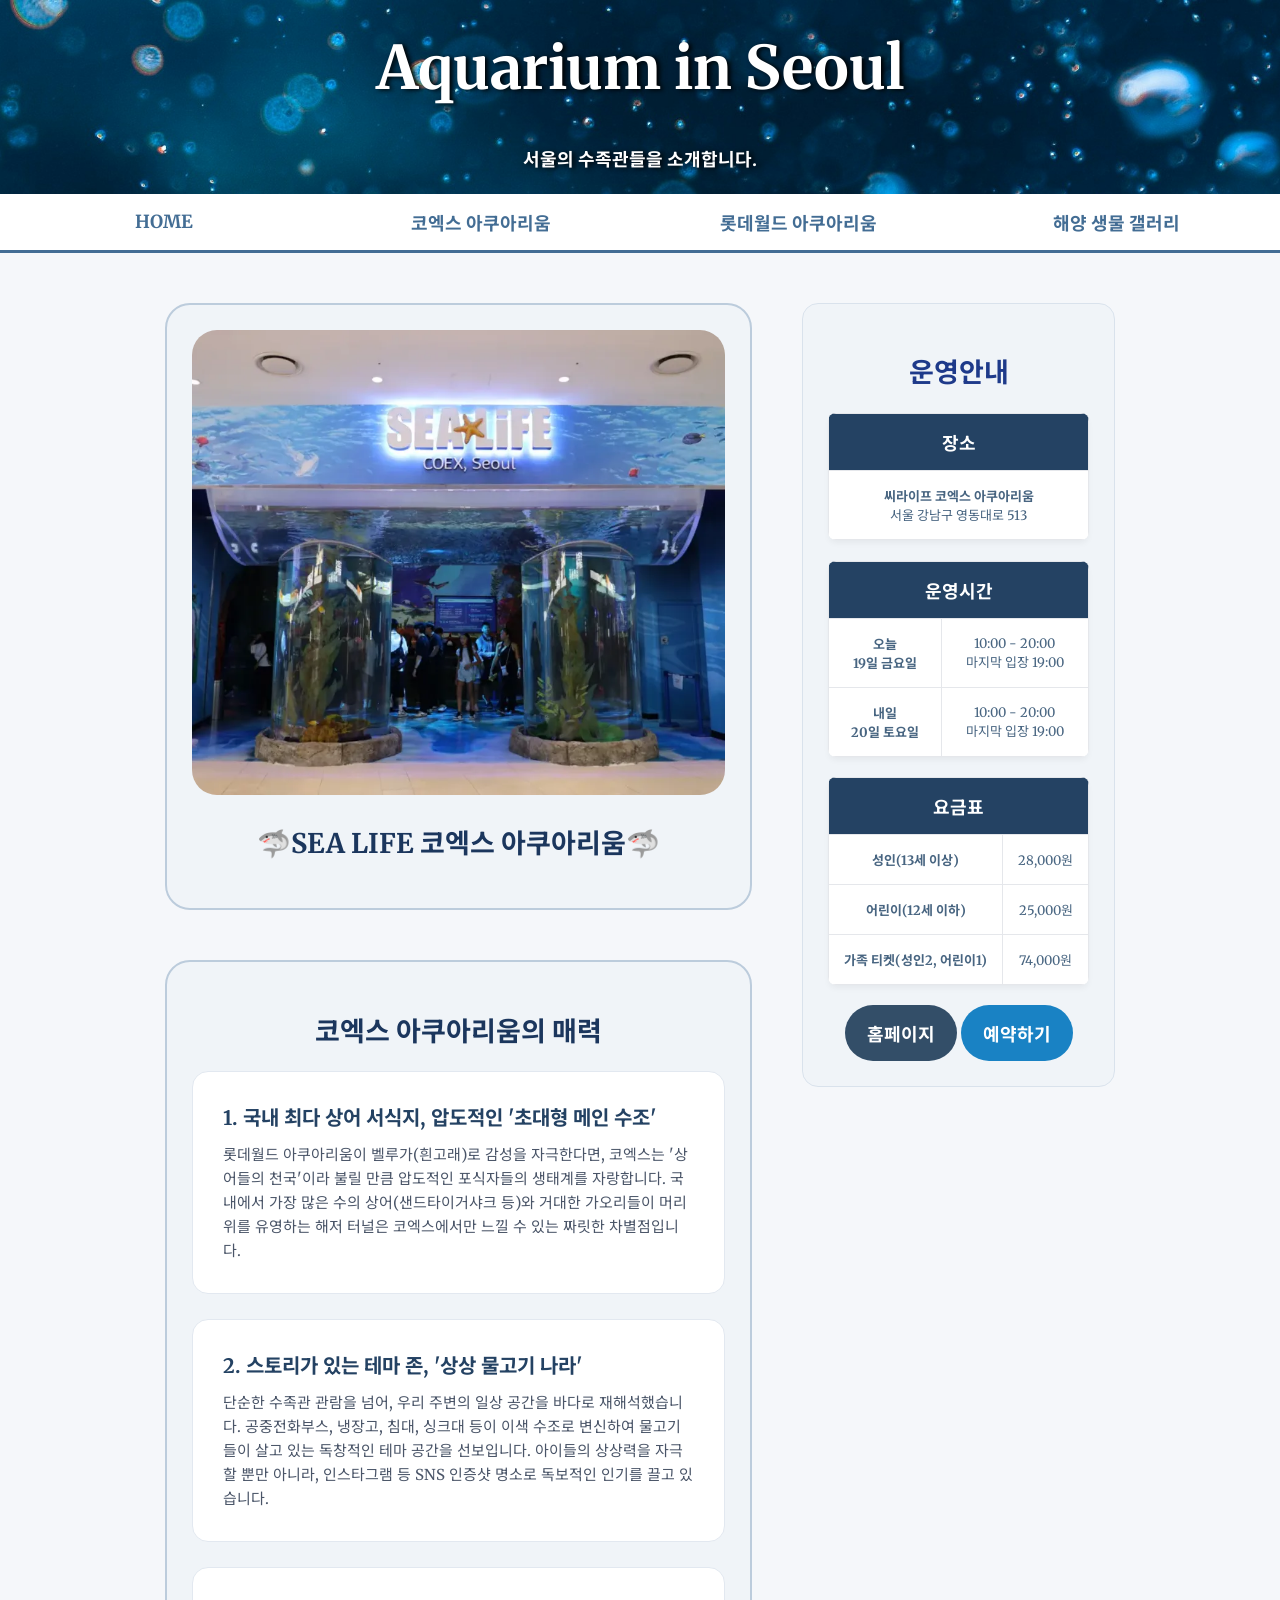
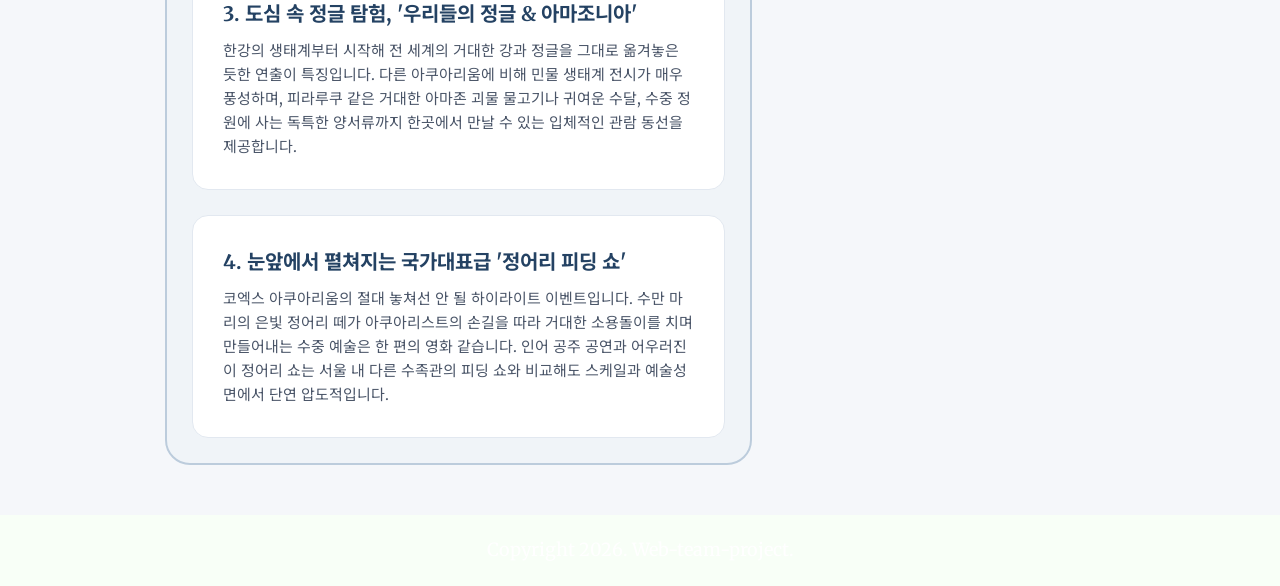
==== coex.html @ 23c3817e "코엑스&롯데월드 아쿠아리움 정보 페이지 작성" ====
<!DOCTYPE html>
<html lang="ko">
<head>
    <meta charset="UTF-8">
    <meta name="viewport" content="width=device-width, initial-scale=1.0">
    <title>웹 개발 학습 페이지</title>
    <link rel="stylesheet" href="css/common.css">
    <link rel="stylesheet" href="css/coex.css">
    <link rel="preconnect" href="https://fonts.googleapis.com">
    <link rel="preconnect" href="https://fonts.googleapis.com">
    <link rel="preconnect" href="https://fonts.gstatic.com" crossorigin>
    <link href="https://fonts.googleapis.com/css2?family=Merriweather:ital,opsz,wght@0,18..144,300..900;1,18..144,300..900&family=Noto+Sans+KR:wght@100..900&display=swap" rel="stylesheet">
        
</head>
<body>
    <header>
        <h1>Aquarium in Seoul</h1>
        <p>서울의 수족관들을 소개합니다.</p>
    </header>

    <nav>
        <a href="index.html">HOME</a>
        <a href="coex.html">코엑스 아쿠아리움</a>
        <a href="lotte.html">롯데월드 아쿠아리움</a>
        <a href="gallery.html">해양 생물 갤러리</a>
    </nav>

    <main class="coex-main">
        <section>
            <img src="image/coex.webp" width="100%">
            <h2>🦈SEA LIFE 코엑스 아쿠아리움🦈</h2>
        </section>

    <aside>
        <h2>운영안내</h2>
        <table>
            <thead>
                <tr>
                    <th colspan="2">장소</th>
                </tr>
            </thead>
            <tbody>
                <tr>
                    <td><strong>씨라이프 코엑스 아쿠아리움</strong><br>서울 강남구 영동대로 513</td>
                </tr>
            </tbody>           
        </table>
        <h3></h3>
        <p></p>
        <p></p>
        <table>
            <thead>
                <tr>
                    <th colspan="2">운영시간</th>
                </tr>
            </thead>
            <tbody>
                <tr>
                    <th>오늘<br>19일 금요일</th>
                    <td>10:00 - 20:00<br>마지막 입장 19:00</td>
                </tr>
                <tr>
                    <th>내일<br>20일 토요일</th>
                    <td>10:00 - 20:00<br>마지막 입장 19:00</td>
                </tr>
            </tbody>
        </table>
        <table>
            <thead>
                <tr>
                    <th colspan="2">요금표</th>
                </tr>
            </thead>
            <tbody>
                <tr>
                    <th>성인(13세 이상)</th>
                    <td>28,000원</td>
                </tr>
                <tr>
                    <th>어린이(12세 이하)</th>
                    <td>25,000원</td>
                </tr>
                <tr>
                    <th>가족 티켓(성인2, 어린이1)</th>
                    <td>74,000원</td>
                </tr>
            </tbody>
        </table>
        <a href="https://www.visitsealife.com/coex-seoul/" class="homepage-button">홈페이지</a>
        <a href="#" class="reserve-button">예약하기</a>
        </aside>

        <article>
            <h2>코엑스 아쿠아리움의 매력</h2>
            <div class="list">
                <div class="item">
                    <h3>1. 국내 최다 상어 서식지, 압도적인 '초대형 메인 수조'</h3>
                    <p>롯데월드 아쿠아리움이 벨루가(흰고래)로 감성을 자극한다면, 코엑스는 '상어들의 천국'이라 불릴 만큼 압도적인 포식자들의 생태계를 자랑합니다. 국내에서 가장 많은 수의 상어(샌드타이거샤크 등)와 거대한 가오리들이 머리 위를 유영하는 해저 터널은 코엑스에서만 느낄 수 있는 짜릿한 차별점입니다.</p>
                </div>
                <div class="item">
                    <h3>2. 스토리가 있는 테마 존, '상상 물고기 나라'</h3>
                    <p>단순한 수족관 관람을 넘어, 우리 주변의 일상 공간을 바다로 재해석했습니다. 공중전화부스, 냉장고, 침대, 싱크대 등이 이색 수조로 변신하여 물고기들이 살고 있는 독창적인 테마 공간을 선보입니다. 아이들의 상상력을 자극할 뿐만 아니라, 인스타그램 등 SNS 인증샷 명소로 독보적인 인기를 끌고 있습니다.</p>
                </div>
                <div class="item">
                    <h3>3. 도심 속 정글 탐험, '우리들의 정글 & 아마조니아'</h3>
                    <p>한강의 생태계부터 시작해 전 세계의 거대한 강과 정글을 그대로 옮겨놓은 듯한 연출이 특징입니다. 다른 아쿠아리움에 비해 민물 생태계 전시가 매우 풍성하며, 피라루쿠 같은 거대한 아마존 괴물 물고기나 귀여운 수달, 수중 정원에 사는 독특한 양서류까지 한곳에서 만날 수 있는 입체적인 관람 동선을 제공합니다.</p>
                </div>
                <div class="item">
                    <h3>4. 눈앞에서 펼쳐지는 국가대표급 '정어리 피딩 쇼'</h3>
                    <p>코엑스 아쿠아리움의 절대 놓쳐선 안 될 하이라이트 이벤트입니다. 수만 마리의 은빛 정어리 떼가 아쿠아리스트의 손길을 따라 거대한 소용돌이를 치며 만들어내는 수중 예술은 한 편의 영화 같습니다. 인어 공주 공연과 어우러진 이 정어리 쇼는 서울 내 다른 수족관의 피딩 쇼와 비교해도 스케일과 예술성 면에서 단연 압도적입니다.</p>
                </div>
            </div>
        </article>

        
    </main>

    <footer>
        <p>Copyright 2026. Web-team-project.</p>
    </footer>
</body>
</html>
---- css/common.css ----
* {
    box-sizing: border-box;
}

html, body {
    min-height: 100%;
}

body {
    font-family: "Merriweather", "Noto Sans KR", sans-serif;
    margin: 0;
    background-color: #f5f7fa;
    color: #333333;

    min-height: 100vh;
    display: grid;
    grid-template-rows: auto auto 1fr auto;
}

header {
    background: #f8fff7 url("../image/water.jpg") no-repeat fixed center center / cover;
    padding-top: 30px;
    color: white;
    text-align: center;
    text-shadow: 3px 1px 5px black;
    font-weight: bold;
}
header h1 {
    margin-top: 0;
    font-size: 60px;
}
header p {
    margin-top: 0;
    padding: 0;
}

nav {
    padding: 15px;
    background-color: white;
    
    display: grid;
    grid-template-columns: repeat(4, 1fr);
    justify-content: center;
    gap : 30px;
    border-bottom: 3px solid #436d94;
    align-items: center;
    
}
nav a {
    text-align: center;
    color: #436d94;
    text-decoration: none;
    font-weight: bold;
}
nav a:hover {
    font-weight: 900;
    color : #007ff7;
}

main {
    width: 90%;
    max-width: 1000px;
    margin: 30px auto;
}

h2, h3 {
    color: #2b6cb0;;
}

p {
    line-height: 1.7;
}

footer {
    padding: 20px;
    background: #f8fff7 url("../image/water.jpg") no-repeat fixed center center / cover;
    color: white;
    text-align: center;
}
footer p {
    margin: 0;
}

/* 태블릿 화면 반응형 설정 */
@media screen and (min-width: 768px) and (max-width: 1439px) {
    body {
        font-size: 18px;
    }
    main {
        width: 92%;
        margin: 25px auto;
    }
    nav {
        flex-wrap: wrap;
        gap: 20px;
    }
}

/* 모바일 화면 반응형 설정 */
@media screen and (max-width: 767px) {
    body {
        font-size: 16px;
    }

    header {
        padding: 20px
    }
    header h1 {
        font-size: 24px;
    }
    nav {
        flex-direction: column;
        align-items: center;
        gap: 12px;
    }

    main {
        width: 94%;
        margin: 20px auto;
    }

    footer {
        padding: 15px;
    }
    
}
---- css/coex.css ----
.coex-main {
    display: grid;
    grid-template-columns: 4fr 1fr;
}
.coex-main img {
    border-radius: 25px;
}

h2 {
    text-align: center;
    color: #1b365d;
}

section, article {
    grid-column: 1 / 2;
    padding: 25px;
    margin: 25px;
    background-color: #f0f4f8;
    border: 2px solid #bcccdc;
    border-radius: 25px;
}


aside {
    grid-column: 2 / 3;
    grid-row: span 100;
    padding: 25px;
    margin: 25px;

    background-color: #f0f4f8; 
    color: #2d3748; 
    border: 1px solid #d9e2ec;
    border-radius: 16px;
    text-align: center;

    position: sticky;
    top: 20px;
    height: fit-content;
}
aside h2 {
    color: #1e3a8a;
}
table {
    width : 100%;
    margin : 20px auto;
    border-collapse: collapse;
    background-color: #ffffff;
    border-radius: 8px;
    overflow: hidden;
    box-shadow: 0 4px 6px -1px rgba(0, 0, 0, 0.05);
}
table:hover {
    transform: translateY(-3px);
    box-shadow: 0 10px 15px -3px rgba(0,0,0,0.05);
}
th, td {
    white-space: nowrap;
    padding : 15px;
    border: 1px solid #e5e7eb; /* 검은 선 대신 아주 연한 회색 선 사용 */
}
thead {
    background-color: #244263; 
    color: #ffffff;
    font-weight: bold;
    border: 1px solid #244263;
    padding: 15px;
}
tbody {
    color: #486581; /* 글자색도 살짝 푸른빛이 도는 세련된 먹색으로 */
    font-size: 13px;
    border: 1px solid #d9e2ec; /* 부드러운 청회색 선 */
    padding: 15px;
}
.reserve-button, .homepage-button {
    display: inline-block;
    font-size: 18px;
    margin: 0;
    padding: 15px 22px;

    font-weight: bold;
    text-decoration: none;

    background-color: #334e68; 
    color: #ffffff;
    border-radius: 30px;
}
.reserve-button {
    background-color: #1982c4; /* 👈 예약하기는 배너 속에 반짝이는 청량한 바다색 포인트! */
    color: #ffffff;
}

.list {
    display: flex;
    flex-direction: column;
    gap: 25px;
}
.item {
    padding: 30px;
    background-color: white;

    border: 1px solid #e2e8f0;
    border-radius: 16px;
    box-shadow: 0 4px 6px -1px rgab(0,0,0,0.02);
}
.item:hover {
    transform: translateY(-3px);
    box-shadow: 0 10px 15px -3px rgba(0,0,0,0.05);
}
.item h3 {
    white-space: nowrap;
    margin-top: 0;
    margin-bottom: 12px;
    color: #244263;
    font-size: 20px;
    font-weight: bold;
}
.item p {
    margin: 0;
    color: #4a5568;
    line-height: 1.6;
    font-size: 15px;
}
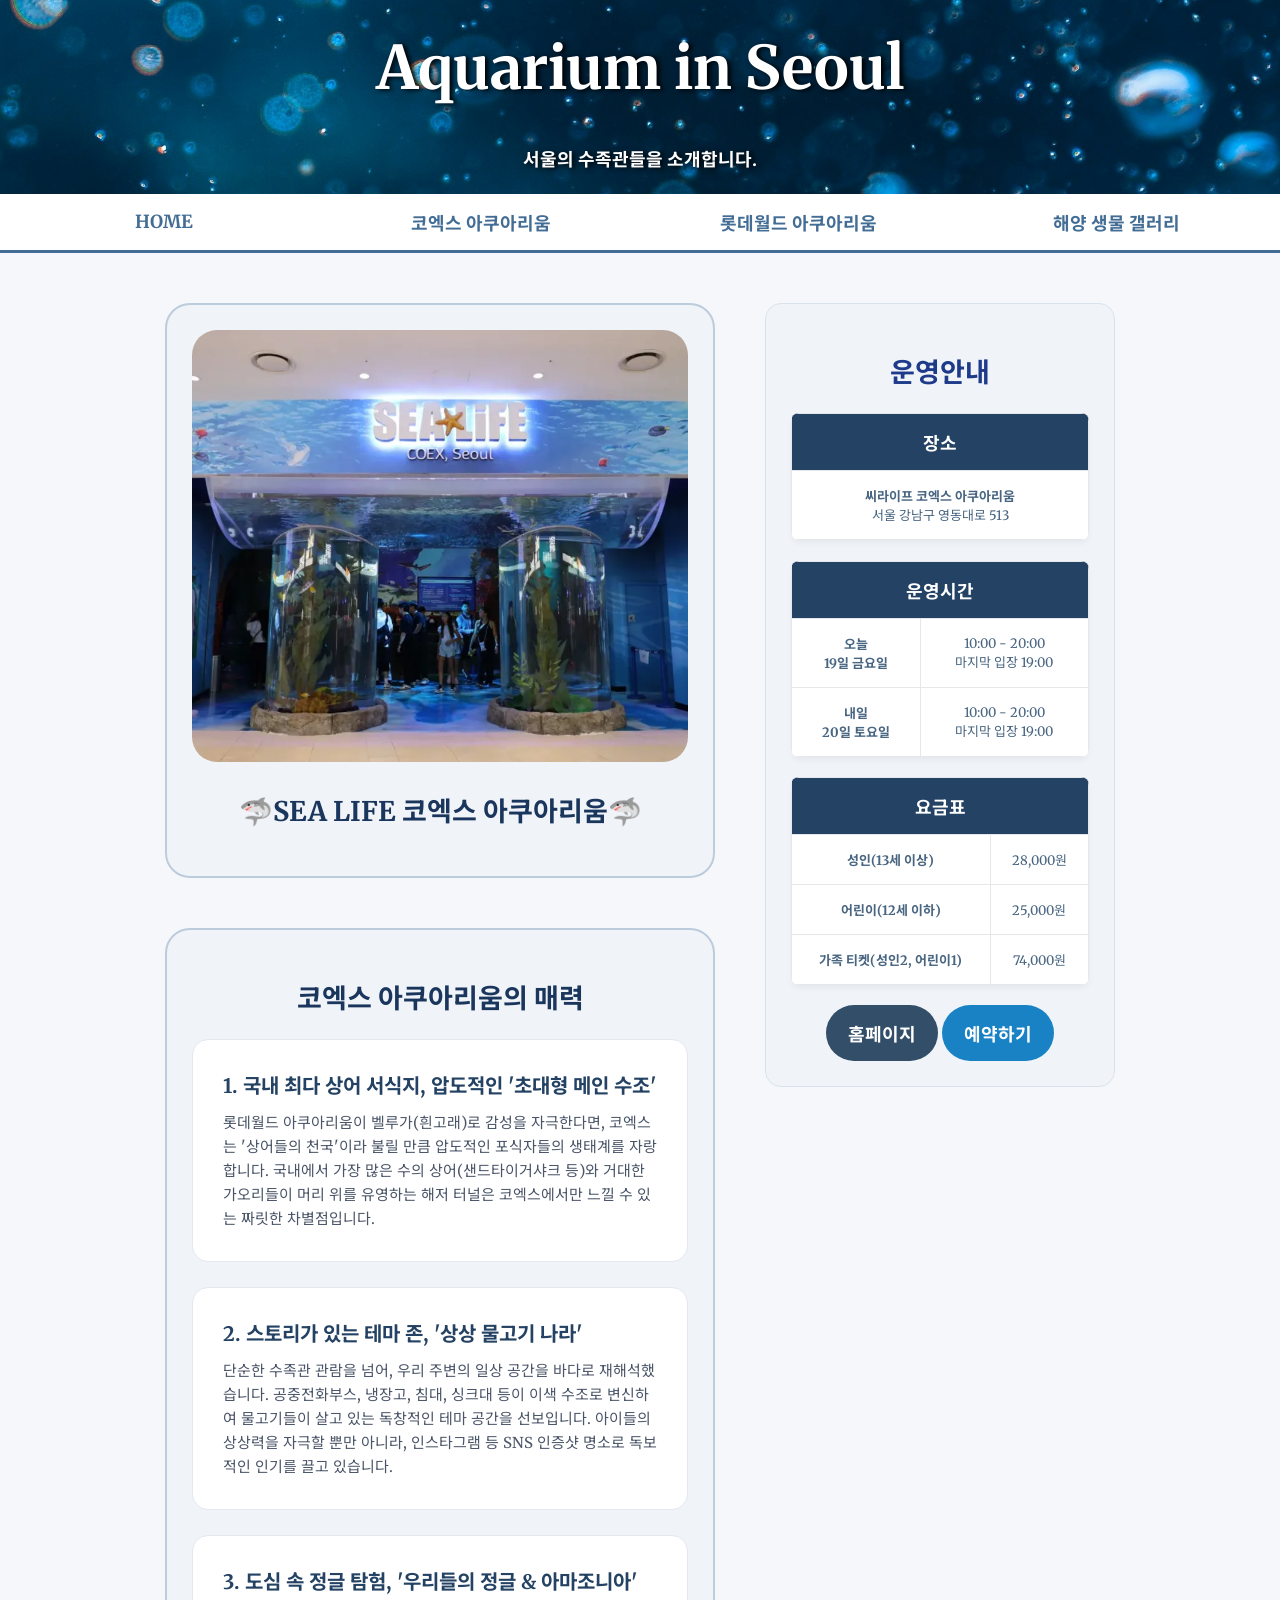
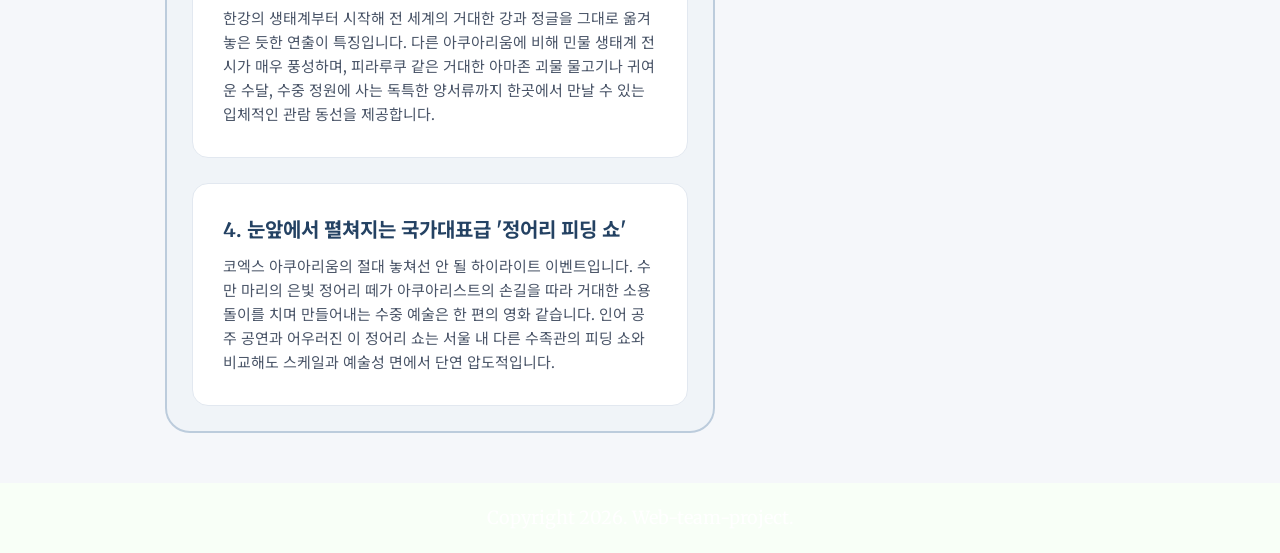
==== commit 6bc04ca5: "최종 병합 후 정리" ====
--- a/coex.html
+++ b/coex.html
@@ -19,7 +19,7 @@
     </header>
 
     <nav>
-        <a href="index.html">HOME</a>
+        <a href="home.html">HOME</a>
         <a href="coex.html">코엑스 아쿠아리움</a>
         <a href="lotte.html">롯데월드 아쿠아리움</a>
         <a href="gallery.html">해양 생물 갤러리</a>
--- a/css/coex.css
+++ b/css/coex.css
@@ -1,8 +1,9 @@
 .coex-main {
     display: grid;
-    grid-template-columns: 4fr 1fr;
+    grid-template-columns: 60% 40%;
 }
 .coex-main img {
+    width: 100%;
     border-radius: 25px;
 }
 
